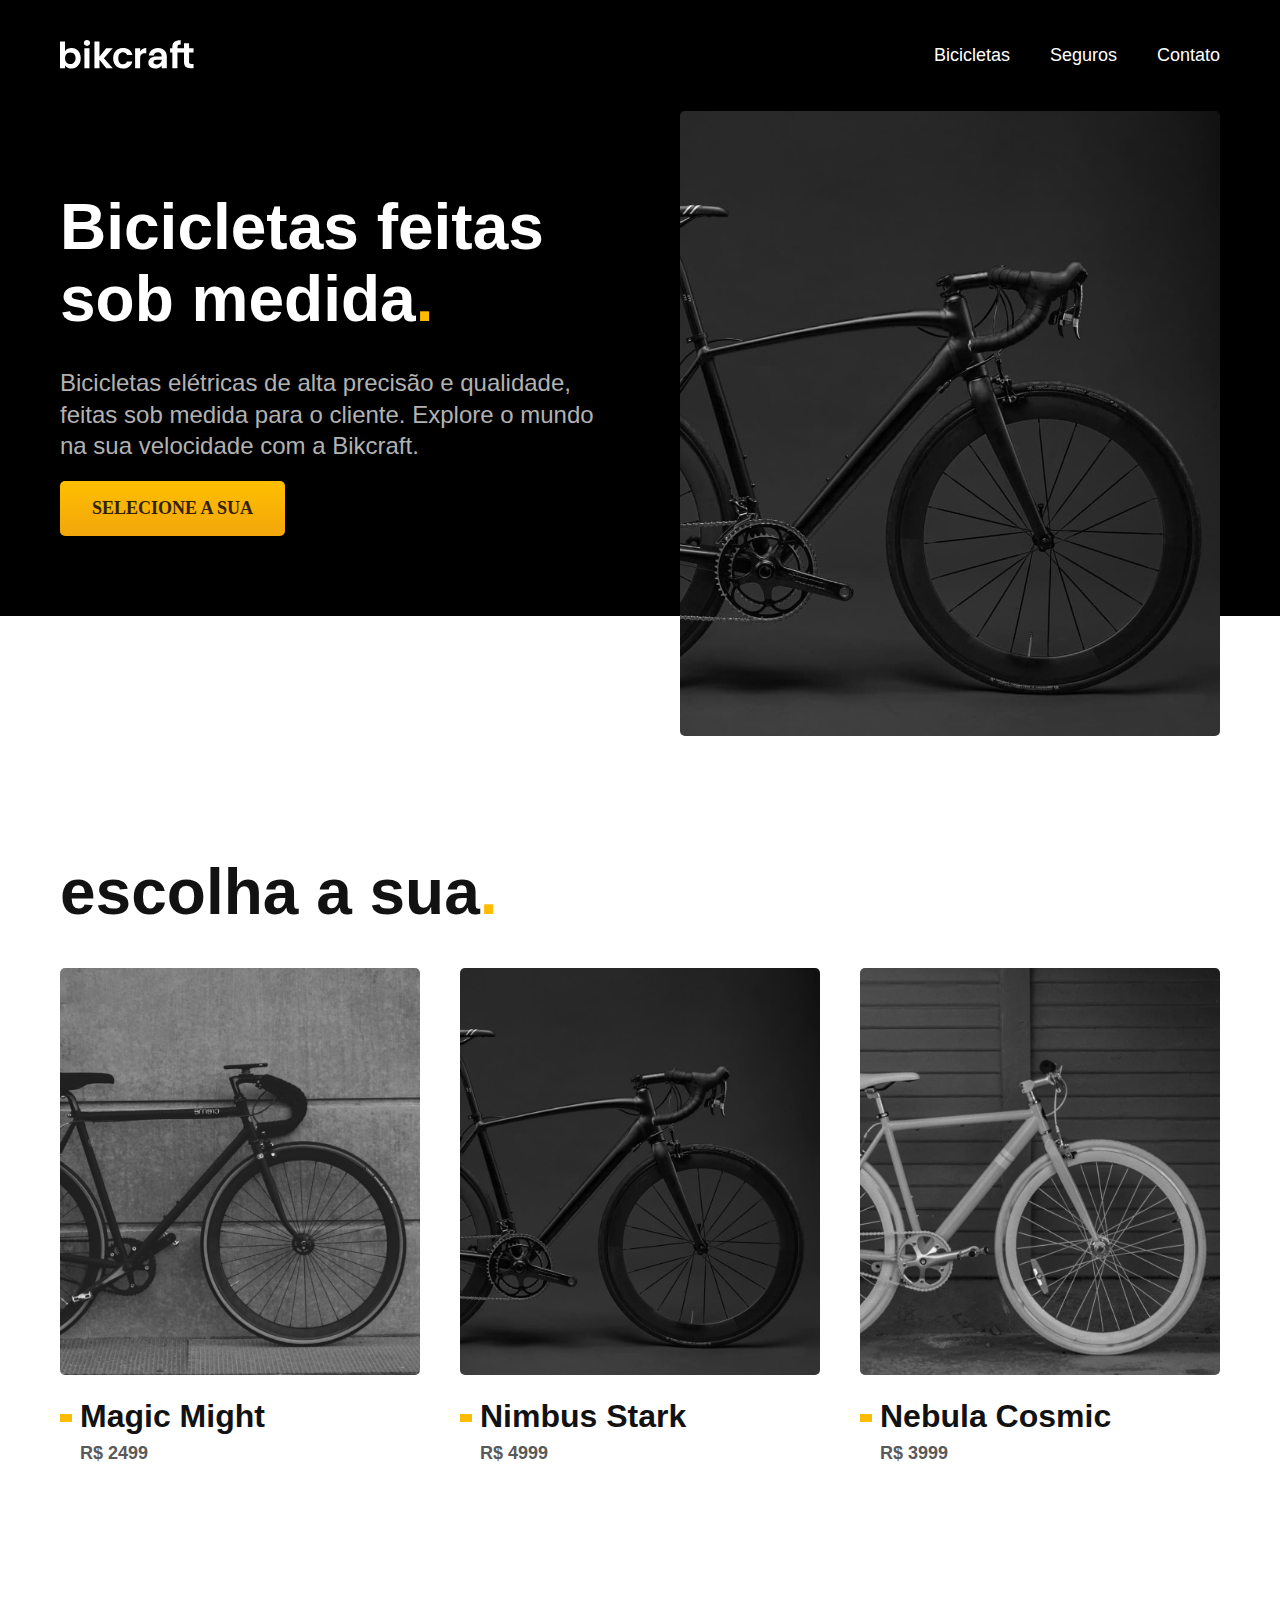
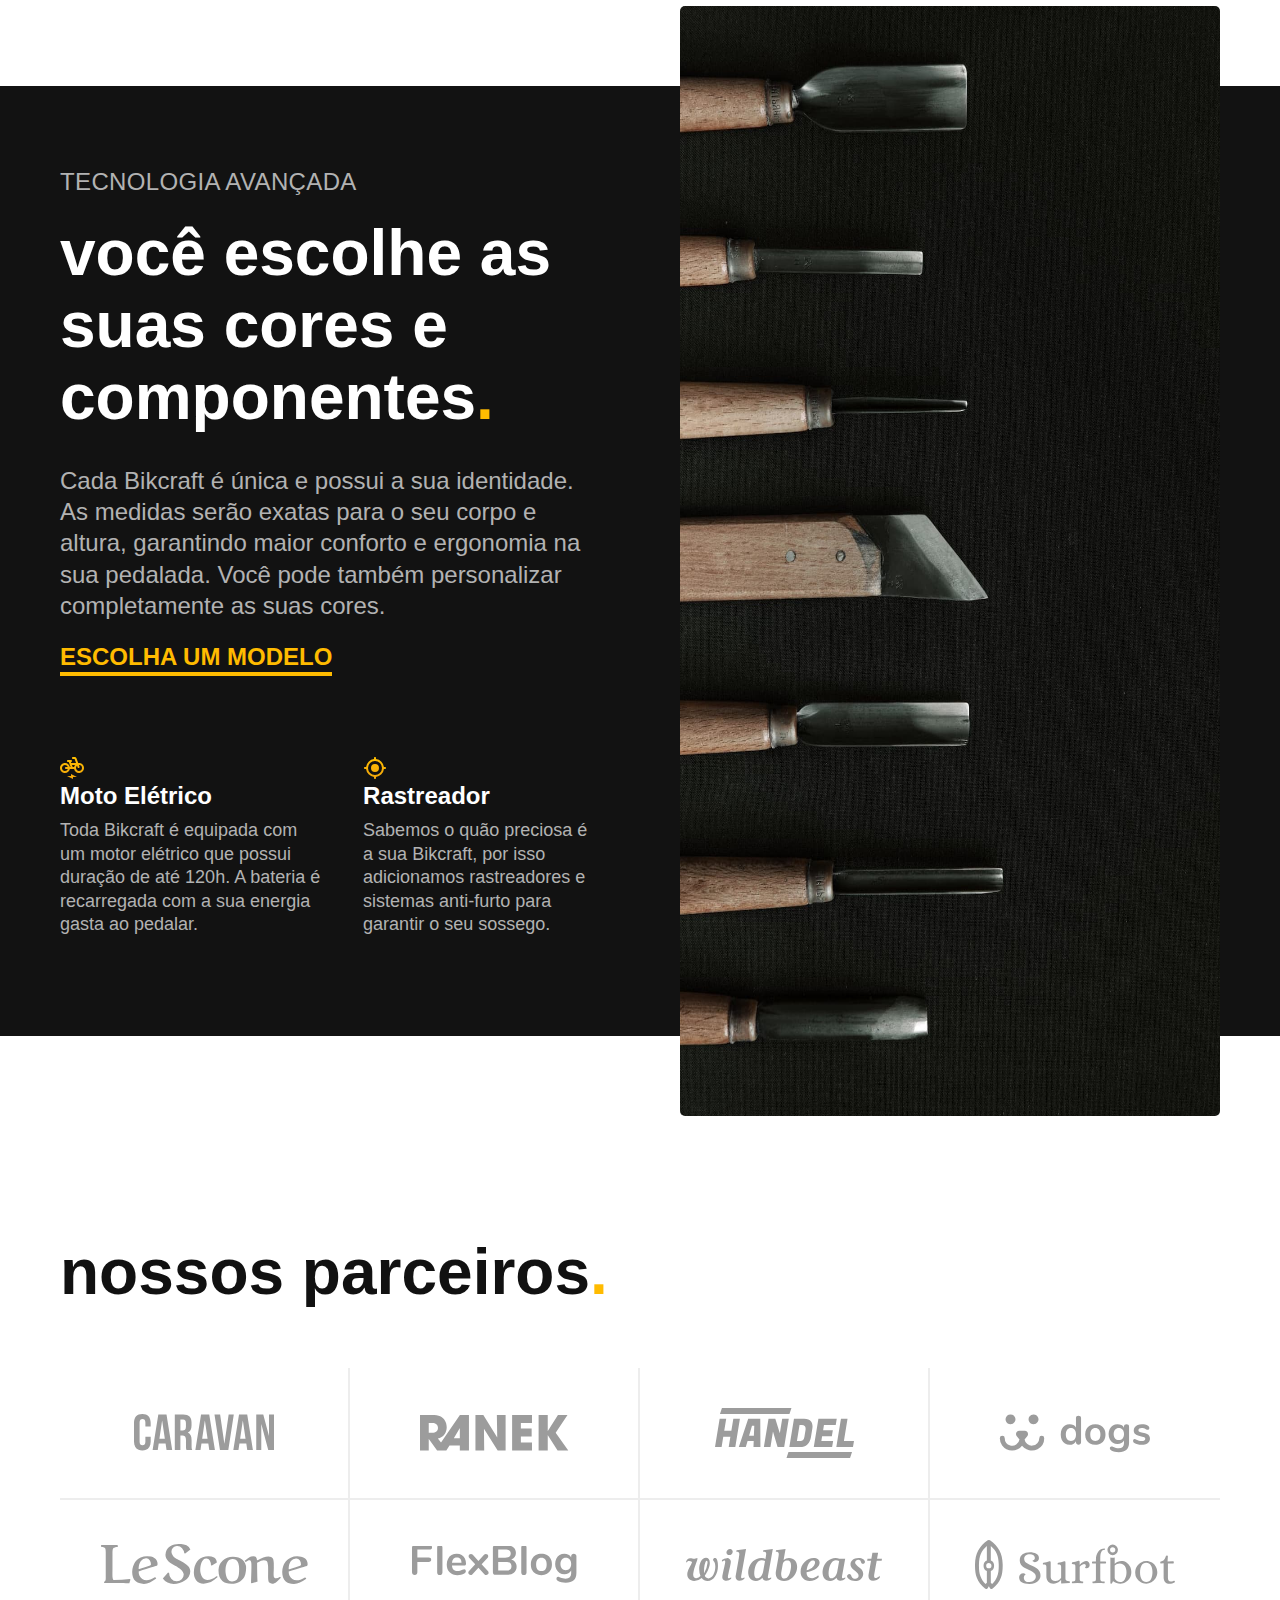
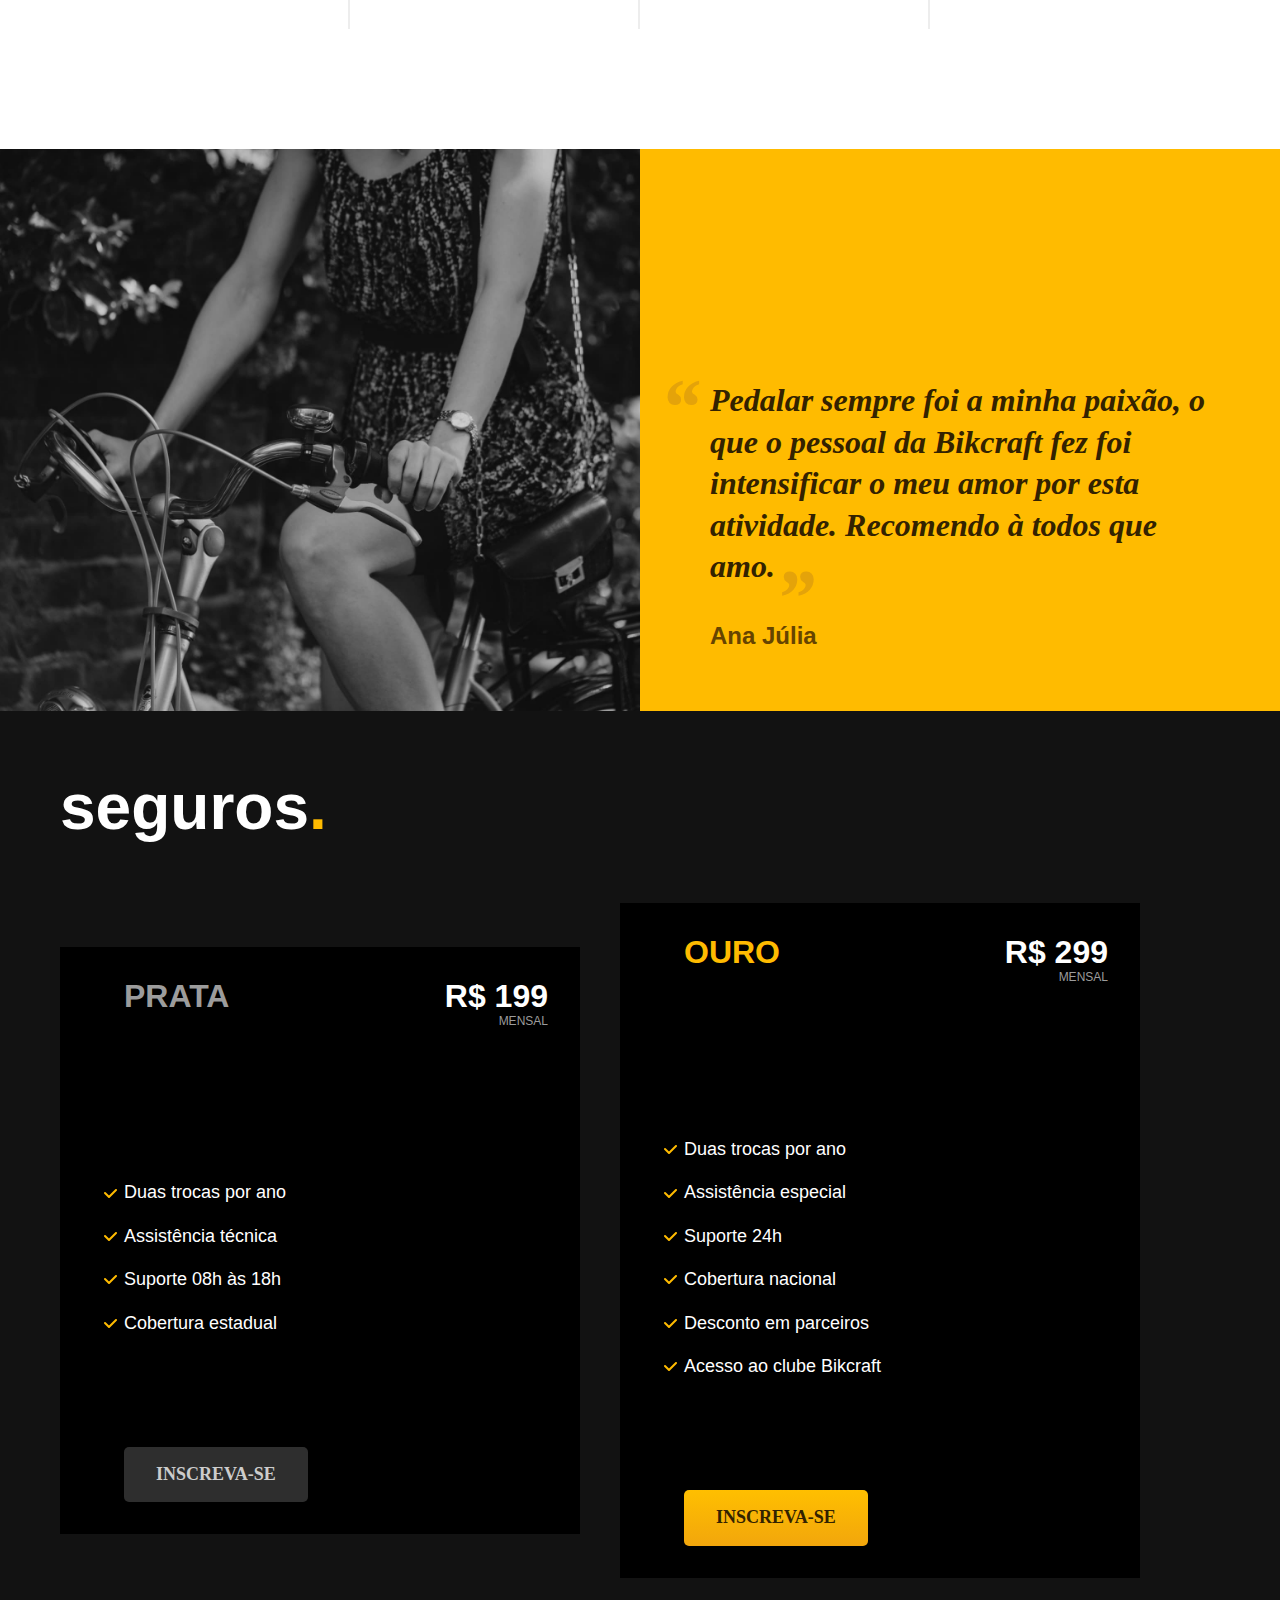
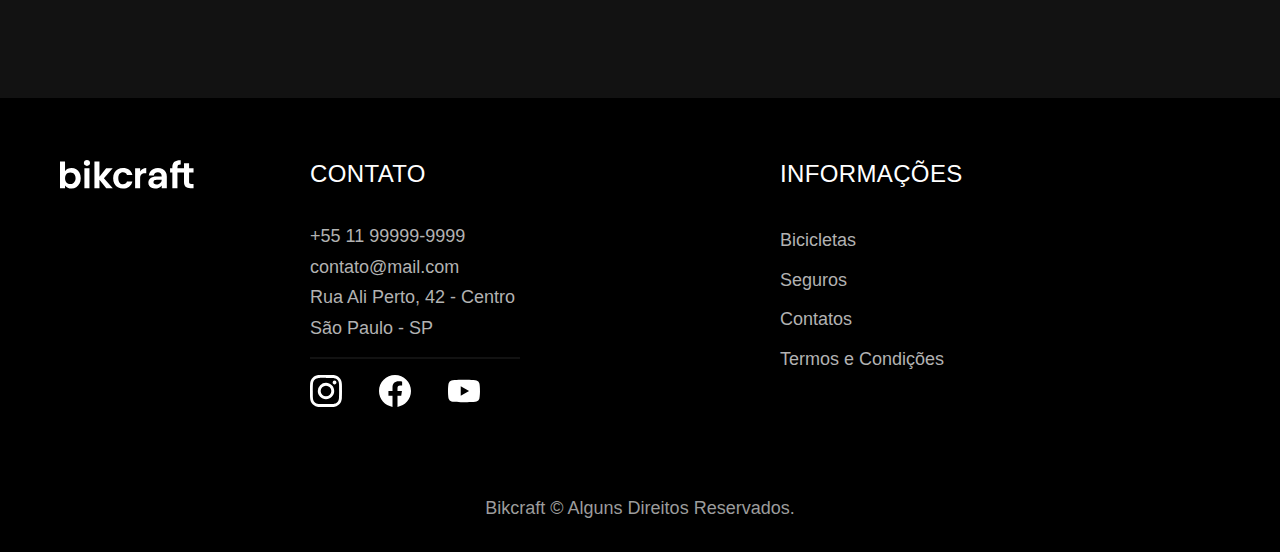
==== index.html @ 34be32ea "Primeiro commit de desenvolvimento" ====
<!DOCTYPE html>
<html lang="pt-br">

<head>
  <meta charset="UTF-8">
  <meta name="viewport" content="width=device-width, initial-scale=1.0">
  <title>Bikcraft - Bicicletas Elétricas</title>
  <meta name="description"
        content="Projeto final de um  site de bicicletas elétricas do curso de HTML e CSS para Iniciantes da Origamid.">
  <link rel="stylesheet" href="css/style.css">
  <!-- <link rel="preconnect" href="https://fonts.googleapis.com">
<link rel="preconnect" href="https://fonts.gstatic.com" crossorigin>
<link href="https://fonts.googleapis.com/css2?family=Merriweather:ital,wght@1,900&family=Poppins:wght@400;600&family=Roboto:wght@400;500&display=swap" rel="stylesheet"> -->
</head>

<body>
  <header class="header">
    <div class="container">
      <a href="./">
        <img src="img/bikcraft.svg" alt="Bikcraft" width="136" height="32">
      </a>
      <nav aria-label="Primária">
        <ul class="menu">
          <li><a href="bicicletas.html" class="cor-c0 font-1-m">Bicicletas</a></li>
          <li><a href="seguros.html" class="cor-c0 font-1-m">Seguros</a></li>
          <li><a href="contato.html" class="cor-c0 font-1-m">Contato</a></li>
        </ul>
      </nav>
    </div>
  </header>
  <main class="main">
    <section class="intro" aria-label="Introdução">
      <div class="container">
        <div class="intro-info">
          <h1 class="font-1-xxl">Bicicletas feitas <br>sob medida<span>.</span></h1>
          <p class="intro-descricao font-2-l">Bicicletas elétricas de alta precisão e qualidade, feitas sob medida para
            o
            cliente.
            Explore o mundo na sua
            velocidade com a Bikcraft.</p>
          <a href="bicicletas.html" class="botao-primario">Selecione a sua</a>
        </div>
        <div class="foto">
          <img src="img/bicicletas/nimbus-home.jpg" alt="Magic Might" width="460" height="520">
        </div>
      </div>
    </section>
    <article class="bicicletas container" aria-label="Bicicletas">
      <h2 class="font-1-xxl">escolha a sua<span>.</span></h2>
      <ul>
        <li>
          <a href="./">
            <img src="img/bicicletas/magic-home.jpg" alt="Magic Might" width="460" height="520">
            <h3 class="bicicleta-nome font-1-xl">Magic Might</h3>
            <span class="bicicleta-preco font-1-m-b">R$ 2499</span>
          </a>
        </li>
        <li>
          <a href="./">
            <img src="img/bicicletas/nimbus-home.jpg" alt="Nimbus Stark" width="460" height="520">
            <h3 class="bicicleta-nome font-1-xl">Nimbus Stark</h3>
            <span class="bicicleta-preco font-1-m-b">R$ 4999</span>
          </a>
        </li>
        <li>
          <a href="./">
            <img src="img/bicicletas/nebula-home.jpg" alt="Nebula Cosmic" width="460" height="520">
            <h3 class="bicicleta-nome font-1-xl">Nebula Cosmic</h3>
            <span class="bicicleta-preco font-1-m-b">R$ 3999</span>
          </a>
        </li>
      </ul>
    </article>
    <article class="tecnologia" aria-label="Tecnologia">
      <div class="container">
        <div class="tecnologia-info">
          <span class="tecnologia-subtitulo font-2-l-b cor-c5">Tecnologia Avançada</span>
          <h2 class="font-1-xxl cor-c0">você escolhe as suas cores e componentes<span>.</span></h2>
          <p class="font-2-l cor-c5">
            Cada Bikcraft é única e possui a sua identidade. As medidas serão exatas para o seu corpo e altura,
            garantindo maior conforto e ergonomia na sua pedalada. Você pode também personalizar completamente as suas
            cores.
          </p>
          <a href="./" class="link font-1-l-b">Escolha um modelo</a>
          <ul class="caracteristicas">
            <li class="eletrica">
              <h3 class="font-1-l-b cor-c0">Moto Elétrico</h3>
              <p class="font-2-m cor-c5">Toda Bikcraft é equipada com um motor elétrico que possui duração de até 120h.
                A bateria é recarregada
                com a sua energia gasta ao pedalar.</p>
            </li>
            <li class="rastreador">
              <h3 class="font-1-l-b cor-c0">Rastreador</h3>
              <p class="font-2-m cor-c5">Sabemos o quão preciosa é a sua Bikcraft, por isso adicionamos rastreadores e
                sistemas anti-furto para
                garantir o seu sossego.</p>
            </li>
          </ul>
        </div>
        <div class="foto">
          <img src="img/fotos/tecnologia.jpg" alt="" width="600" height="960">
        </div>
      </div>
    </article>
    <section class="parceiros container" aria-label="Parceiros">
      <h2 class="font-1-xxl">nossos parceiros<span>.</span></h2>
      <ul class="parceiros-lista">
        <li><img src="img/parceiros/caravan.svg" alt="Caravan" width="140" height="38"></li>
        <li><img src="img/parceiros/ranek.svg" alt="Ranek" width="149" height="36"></li>
        <li><img src="img/parceiros/handel.svg" alt="Handel" width="139" height="50"></li>
        <li><img src="img/parceiros/dogs.svg" alt="Dogs" width="152" height="39"></li>
        <li><img src="img/parceiros/lescone.svg" alt="LeScone" width="208" height="41"></li>
        <li><img src="img/parceiros/flexblog.svg" alt="FlexBlog" width="165" height="38"></li>
        <li><img src="img/parceiros/wildbeast.svg" alt="Wildbeast" width="196" height="34"></li>
        <li><img src="img/parceiros/surfbot.svg" alt="Surfbot" width="200" height="49"></li>
      </ul>
    </section>
    <section class="depoimento" aria-label="Depoimento">
      <div class="foto">
        <img src="img/fotos/depoimento.jpg" alt="">
      </div>
      <div class="depoimento-info">
        <blockquote>
          <p class="font-1-xl cor-p5">Pedalar sempre foi a minha paixão, o que o pessoal da Bikcraft fez foi
            intensificar o meu
            amor por esta
            atividade. Recomendo à todos que amo.</p>
        </blockquote>
        <span class="autor font-1-l-b cor-p4">Ana Júlia</span>
      </div>
    </section>
    <article class="seguros" aria-label="Seguros">
      <div class="container">
        <h2 class="font-1-xxl">seguros<span>.</span></h2>
        <ul class="seguros-lista">
          <li>
            <h3 class="font-1-xl cor-c6">Prata</h3>
            <span class="preco font-1-xl cor-c0">R$ 199
              <span class="font-1-xs cor-c6">Mensal</span>
            </span>

            <ul class="vantagens">
              <li class="font-1-m cor-c0">Duas trocas por ano</li>
              <li class="font-1-m cor-c0">Assistência técnica</li>
              <li class="font-1-m cor-c0">Suporte 08h às 18h</li>
              <li class="font-1-m cor-c0">Cobertura estadual</li>
            </ul>
            <a href="./" class="botao-secundario">Inscreva-se</a>
          </li>
          <li>
            <h3 class="font-1-xl cor-p1">Ouro</h3>
            <span class="preco font-1-xl cor-c0">R$ 299
              <span class="font-1-xs cor-c6">Mensal</span>
            </span>
            <ul class="vantagens">
              <li class="font-1-m cor-c0">Duas trocas por ano</li>
              <li class="font-1-m cor-c0">Assistência especial</li>
              <li class="font-1-m cor-c0">Suporte 24h</li>
              <li class="font-1-m cor-c0">Cobertura nacional</li>
              <li class="font-1-m cor-c0">Desconto em parceiros</li>
              <li class="font-1-m cor-c0">Acesso ao clube Bikcraft</li>
            </ul>
            <a href="./" class="botao-primario">Inscreva-se</a>
          </li>
        </ul>
      </div>
    </article>
  </main>
  <footer class="footer">
    <div class="container">
      <img src="img/bikcraft.svg" alt="Bikcraft" class="logo" width="136" height="32">
      <div class="contato-info font-2-m cor-c5">
        <h3 class="font-2-l-b cor-c0">Contato</h3>
        <a href="tel:+5511999999999">+55 11 99999-9999</a>
        <a href="mailto:contato@mail.com">contato@mail.com</a>
        <span class="endereco">Rua Ali Perto, 42 - Centro <br>São Paulo - SP</span>
        <div class="redes">
          <a href="./"><img src="img/redes/instagram.svg" alt="Instagram" width="32" height="32"></a>
          <a href="./"><img src="img/redes/facebook.svg" alt="Facebook" width="32" height="32"></a>
          <a href="./"><img src="img/redes/youtube.svg" alt="Youtube" width="32" height="32"></a>
        </div>
      </div>
      <div class="informacoes font-2-m cor-c5">
        <h3 class="font-2-l-b cor-c0">Informações</h3>
        <a href="bicicletas.html">Bicicletas</a>
        <a href="seguros.html">Seguros</a>
        <a href="contato.html">Contatos</a>
        <a href="termos.html">Termos e Condições</a>
      </div>
      <span class="copyright font-2-m cor-c6">Bikcraft © Alguns Direitos Reservados.</span>
    </div>
  </footer>
</body>

</html>
---- css/style.css ----
/* Estilos globais */
@import "global.css";
@import "header.css";
@import "footer.css";

/* Utilitarios */
@import "utilitarios/cores.css";
@import "utilitarios/tipografia.css";
@import "utilitarios/componentes.css";
@import "utilitarios/formulario.css";

/* Sessoes */
@import "home/introducao.css";
@import "home/bicicletas.css";
@import "home/tecnologia.css";
@import "home/parceiros.css";
@import "home/depoimento.css";
@import "home/seguros.css";
@import "termos/termos.css";
@import "bicicletas/bicicletas.css";
@import "bicicletas/bicicleta.css";
@import "bicicletas/seguro.css";
@import "seguros/vantagens.css";
@import "seguros/perguntas.css";
@import "contato/contato.css";
@import "contato/lojas.css";
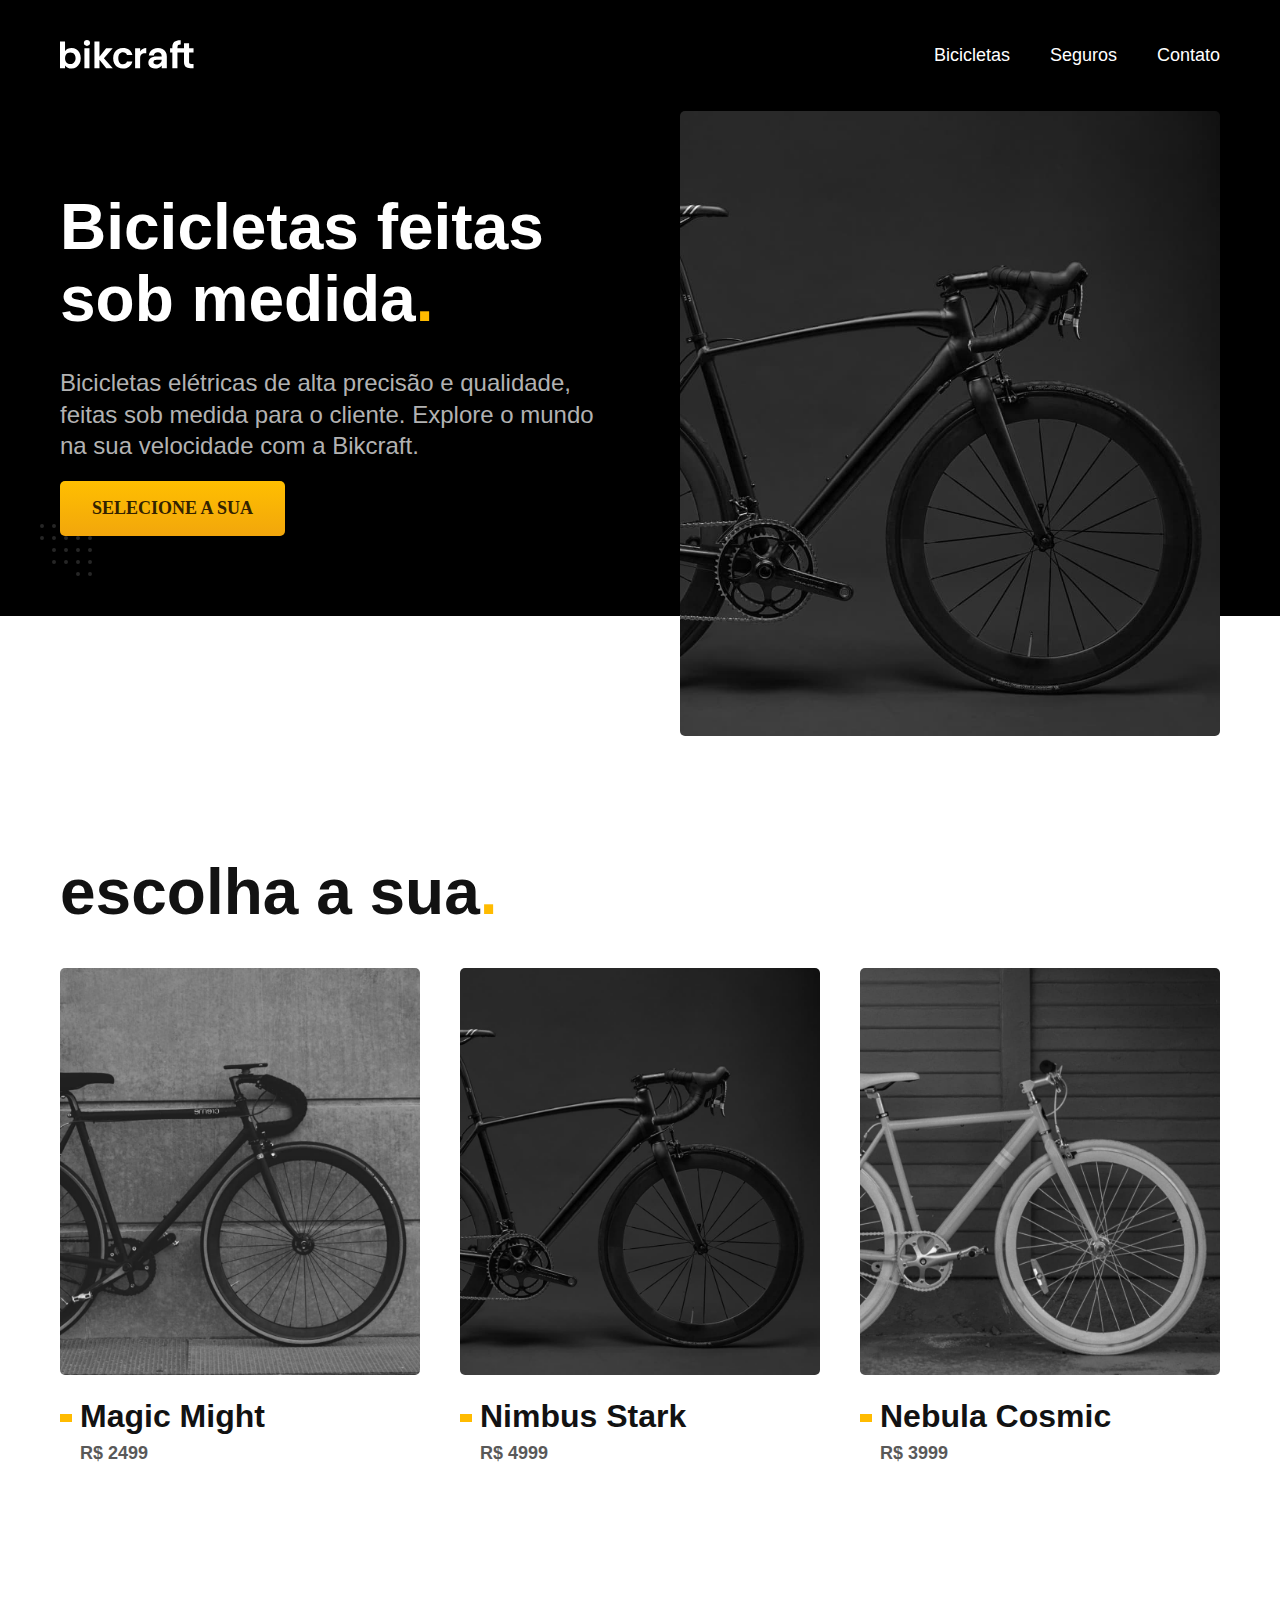
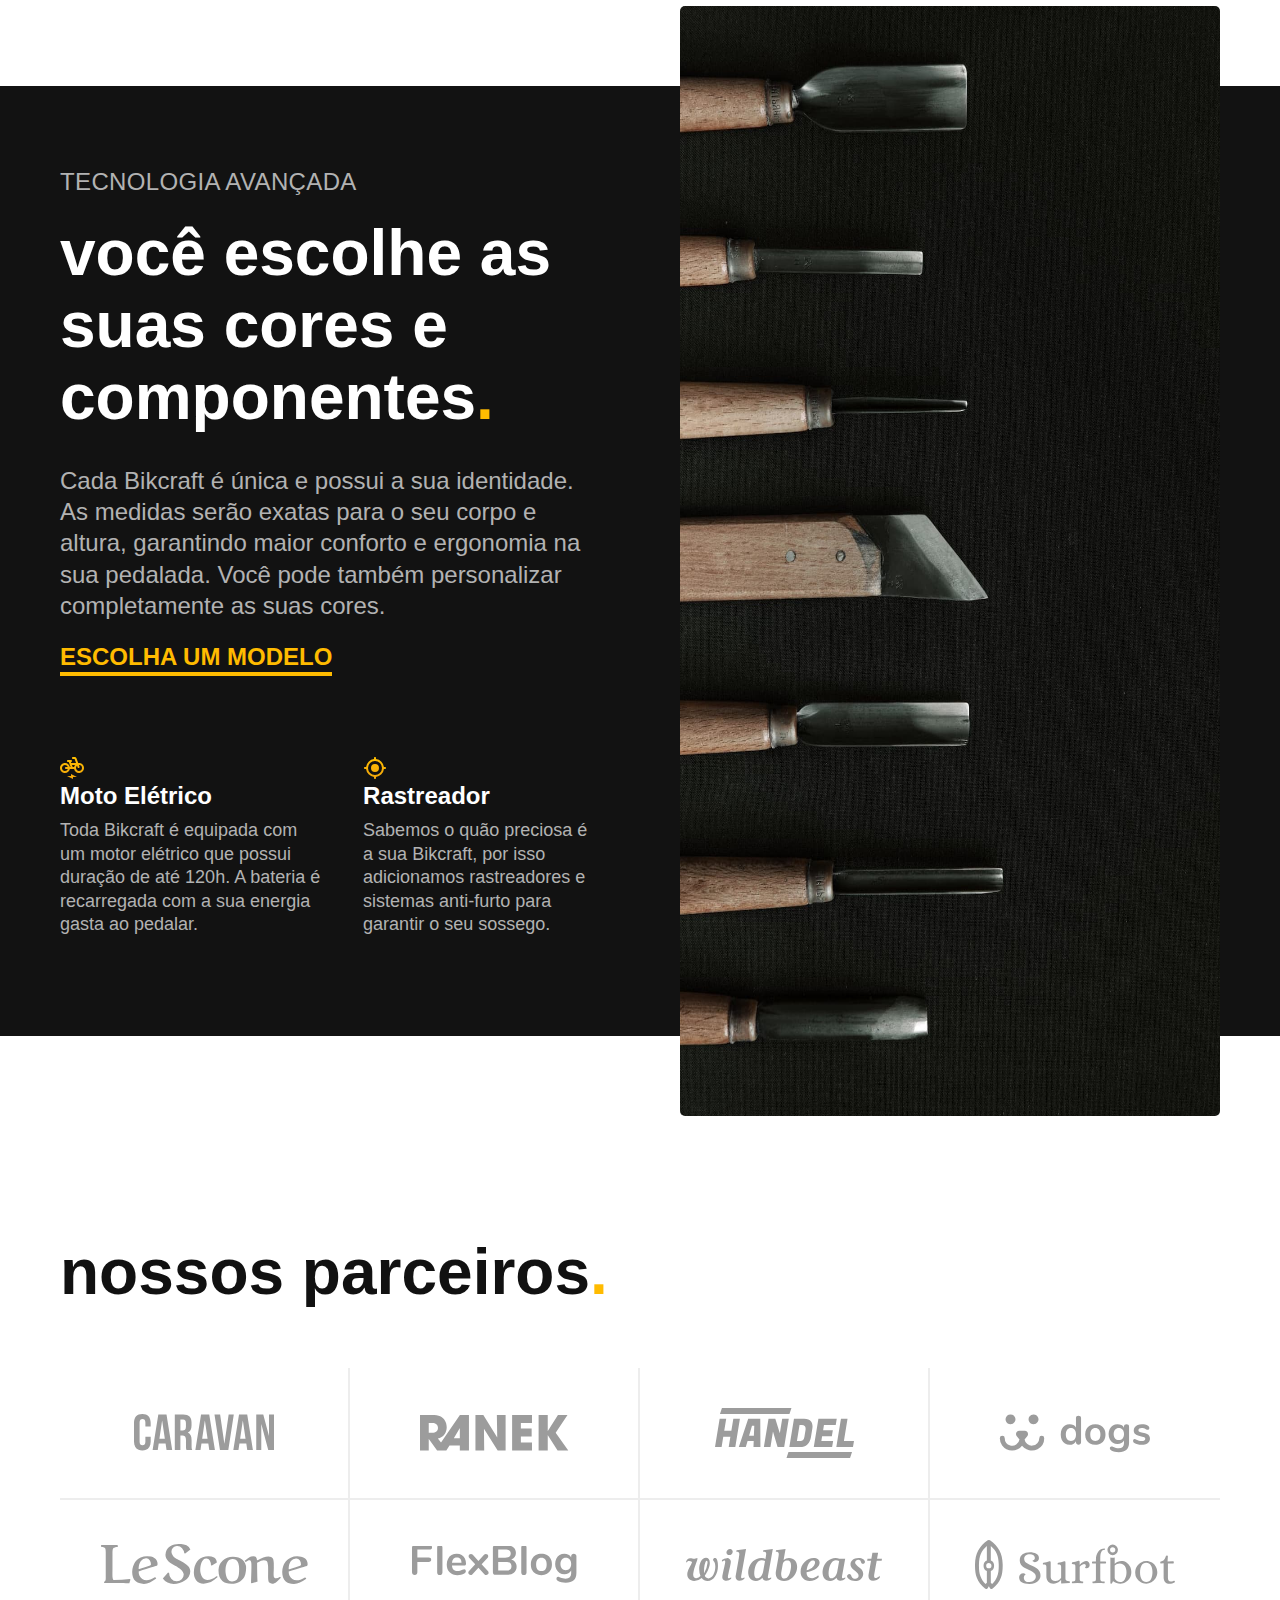
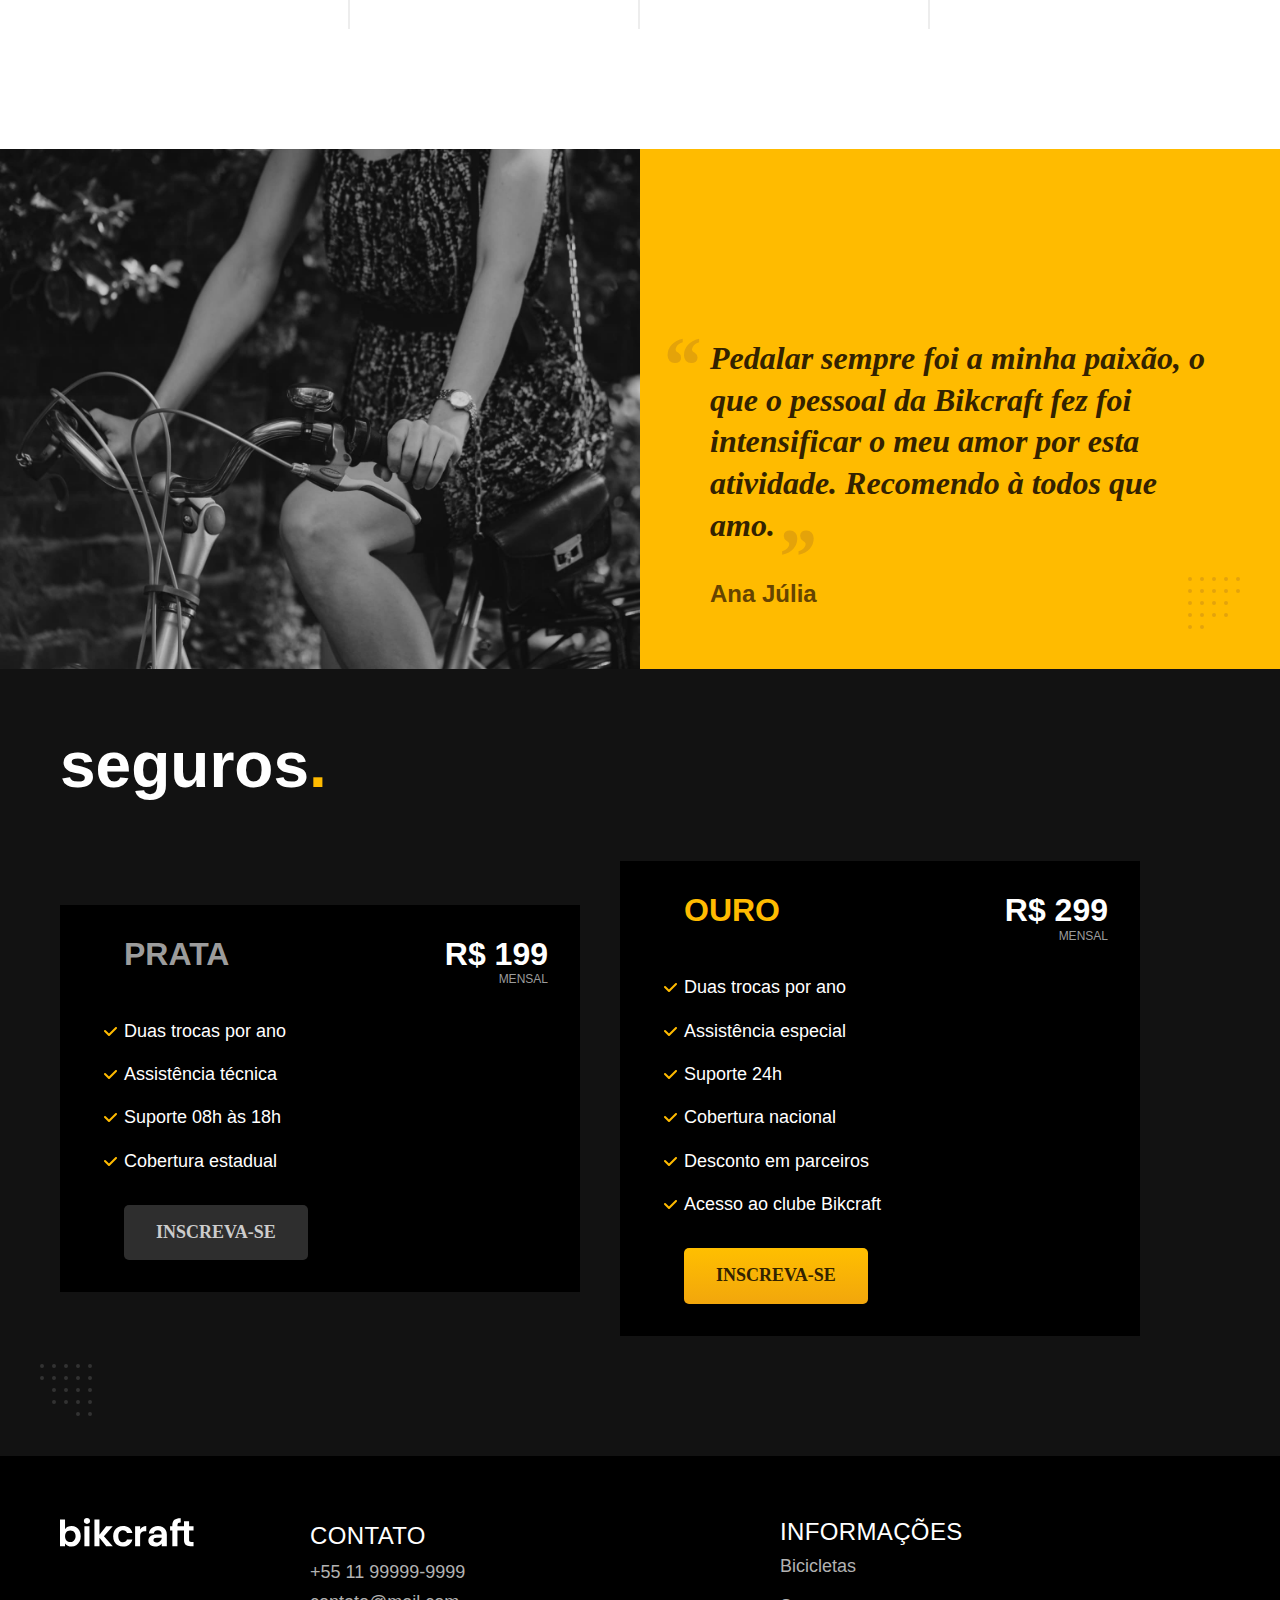
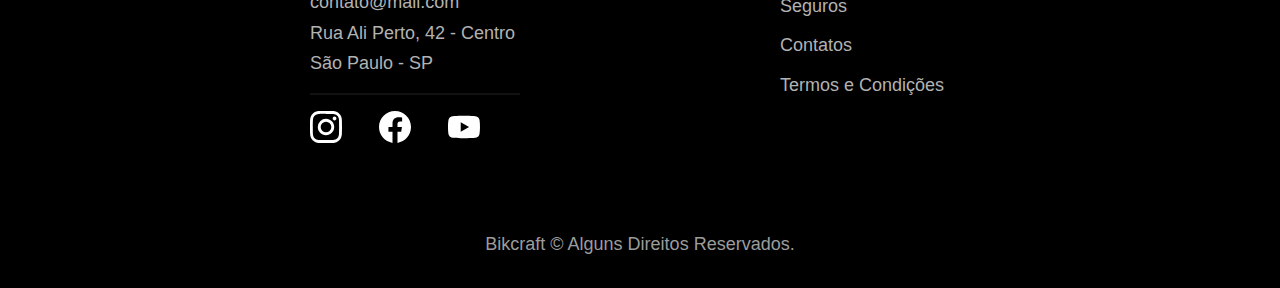
==== commit 4d4965e2: "Tela de orçamento e decorações" ====
--- a/index.html
+++ b/index.html
@@ -7,6 +7,7 @@
   <title>Bikcraft - Bicicletas Elétricas</title>
   <meta name="description"
         content="Projeto final de um  site de bicicletas elétricas do curso de HTML e CSS para Iniciantes da Origamid.">
+  <link rel="preload" href="css/style.css" as="style">
   <link rel="stylesheet" href="css/style.css">
   <!-- <link rel="preconnect" href="https://fonts.googleapis.com">
 <link rel="preconnect" href="https://fonts.gstatic.com" crossorigin>
@@ -40,9 +41,10 @@
             velocidade com a Bikcraft.</p>
           <a href="bicicletas.html" class="botao-primario">Selecione a sua</a>
         </div>
-        <div class="foto">
+        <picture class="foto">
+          <source media="(max-width: 800px)" srcset="img/bicicletas/nimbus.jpg">
           <img src="img/bicicletas/nimbus-home.jpg" alt="Magic Might" width="460" height="520">
-        </div>
+        </picture>
       </div>
     </section>
     <article class="bicicletas container" aria-label="Bicicletas">
@@ -117,7 +119,7 @@
     </section>
     <section class="depoimento" aria-label="Depoimento">
       <div class="foto">
-        <img src="img/fotos/depoimento.jpg" alt="">
+        <img src="img/fotos/depoimento.jpg" alt="" width="780" height="680">
       </div>
       <div class="depoimento-info">
         <blockquote>
@@ -170,7 +172,7 @@
     <div class="container">
       <img src="img/bikcraft.svg" alt="Bikcraft" class="logo" width="136" height="32">
       <div class="contato-info font-2-m cor-c5">
-        <h3 class="font-2-l-b cor-c0">Contato</h3>
+        <span class="font-2-l-b cor-c0">Contato</span>
         <a href="tel:+5511999999999">+55 11 99999-9999</a>
         <a href="mailto:contato@mail.com">contato@mail.com</a>
         <span class="endereco">Rua Ali Perto, 42 - Centro <br>São Paulo - SP</span>
@@ -181,7 +183,7 @@
         </div>
       </div>
       <div class="informacoes font-2-m cor-c5">
-        <h3 class="font-2-l-b cor-c0">Informações</h3>
+        <span class="font-2-l-b cor-c0">Informações</span>
         <a href="bicicletas.html">Bicicletas</a>
         <a href="seguros.html">Seguros</a>
         <a href="contato.html">Contatos</a>
--- a/css/style.css
+++ b/css/style.css
@@ -24,3 +24,4 @@
 @import "seguros/perguntas.css";
 @import "contato/contato.css";
 @import "contato/lojas.css";
+@import "orcamento/orcamento.css";
--- a/css/style.css
+++ b/css/style.css
@@ -24,3 +24,4 @@
 @import "seguros/perguntas.css";
 @import "contato/contato.css";
 @import "contato/lojas.css";
+@import "orcamento/orcamento.css";
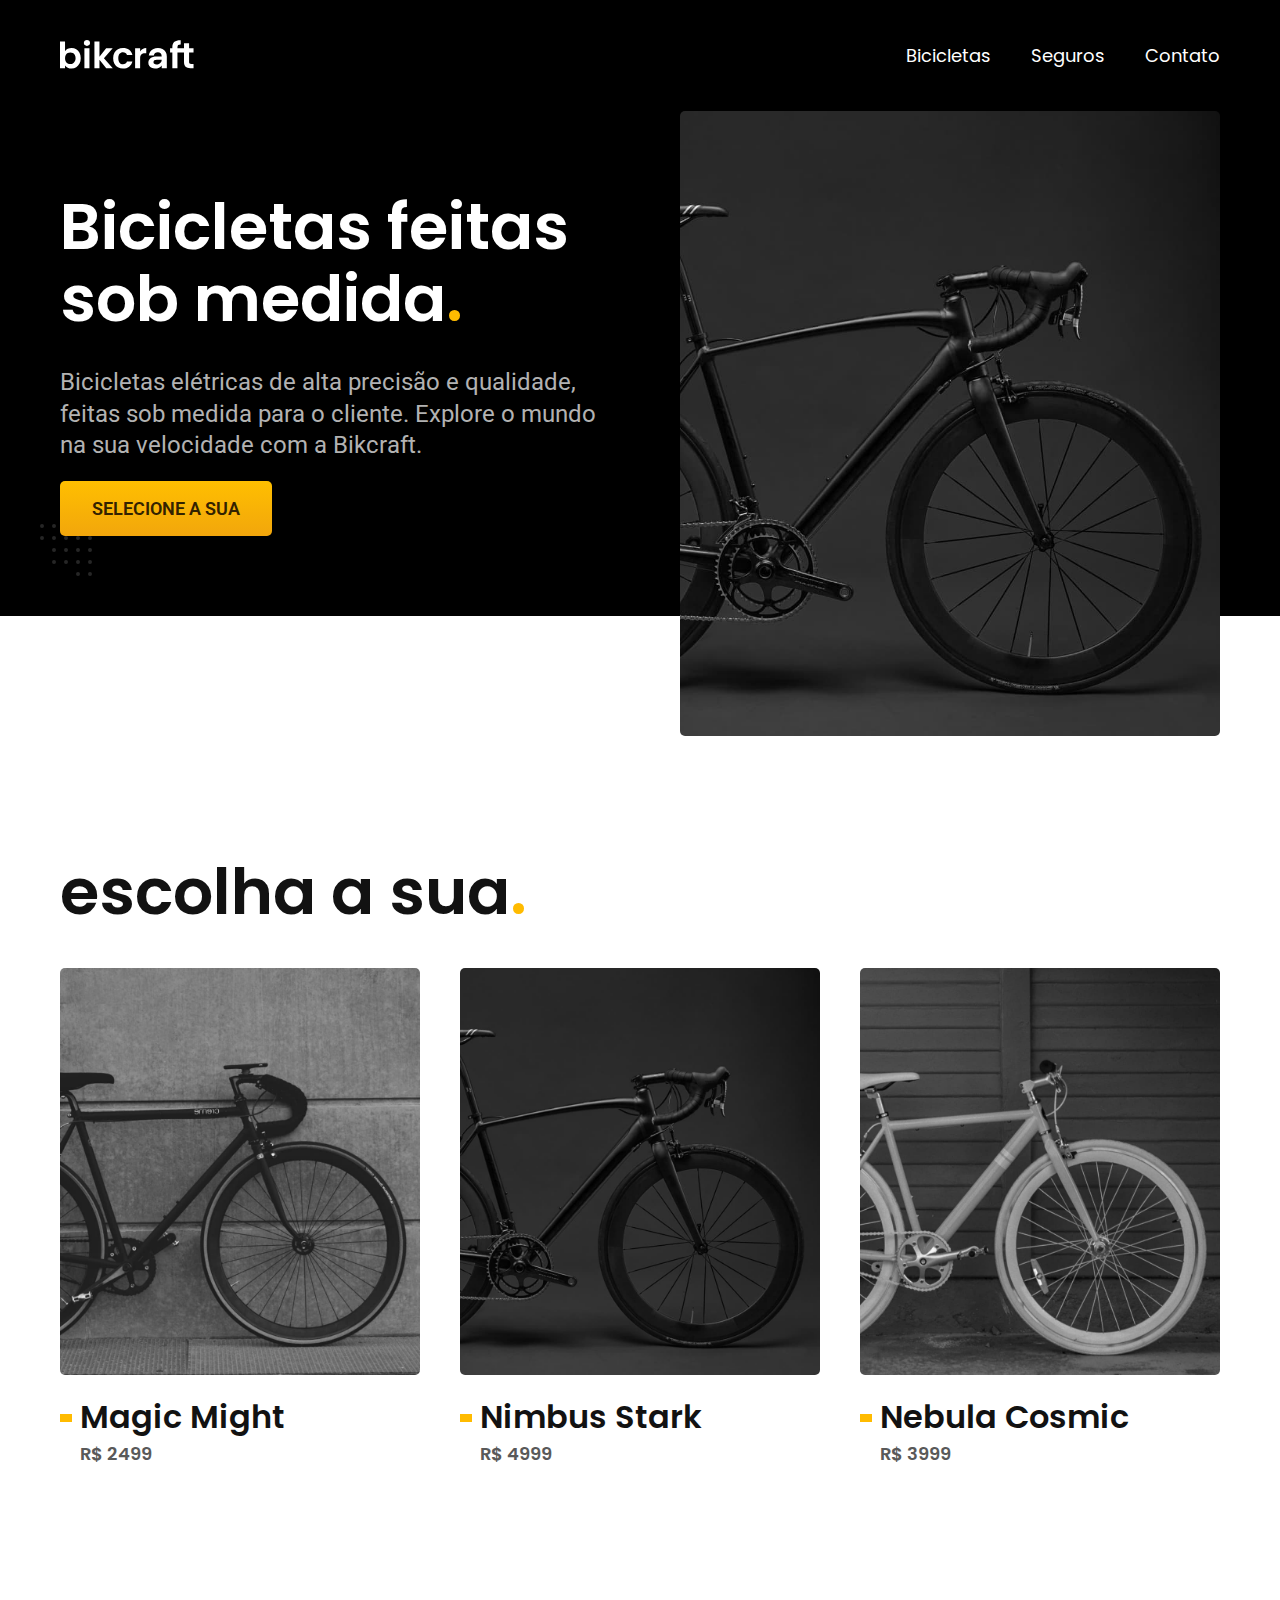
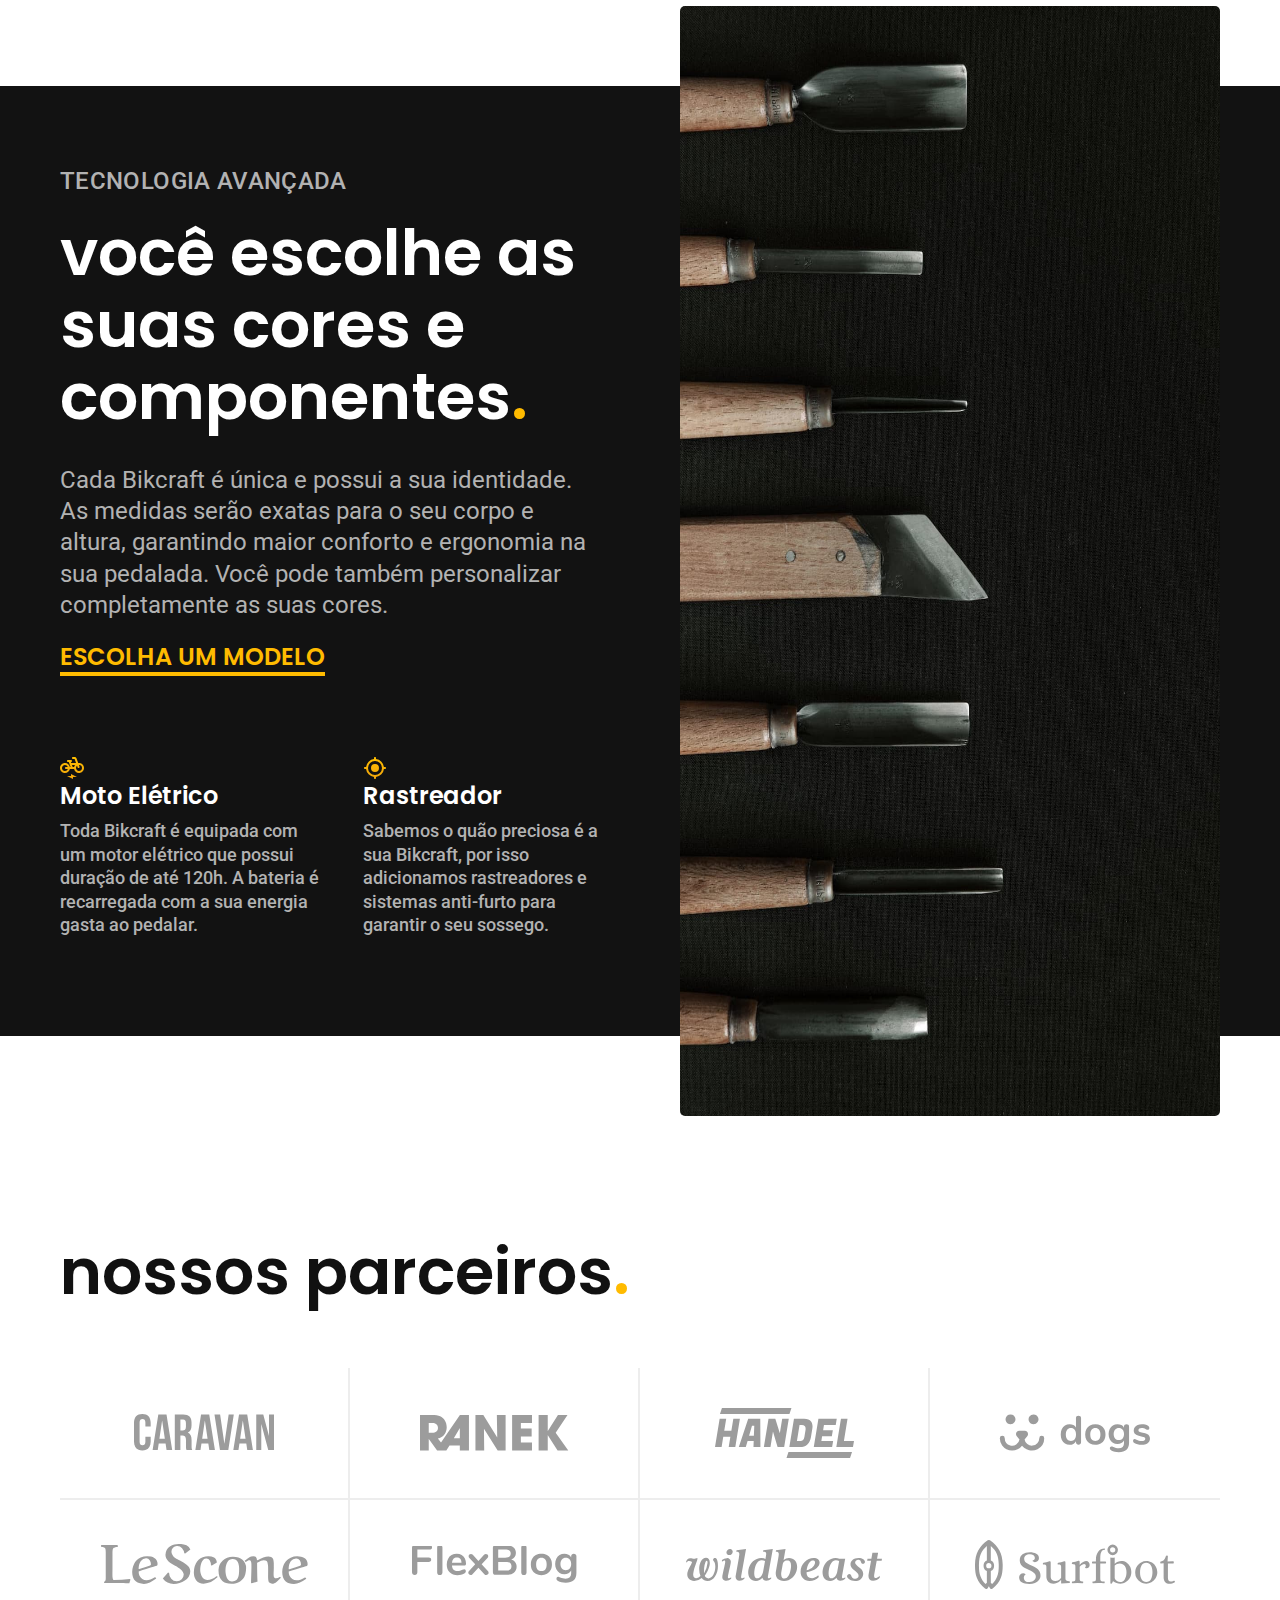
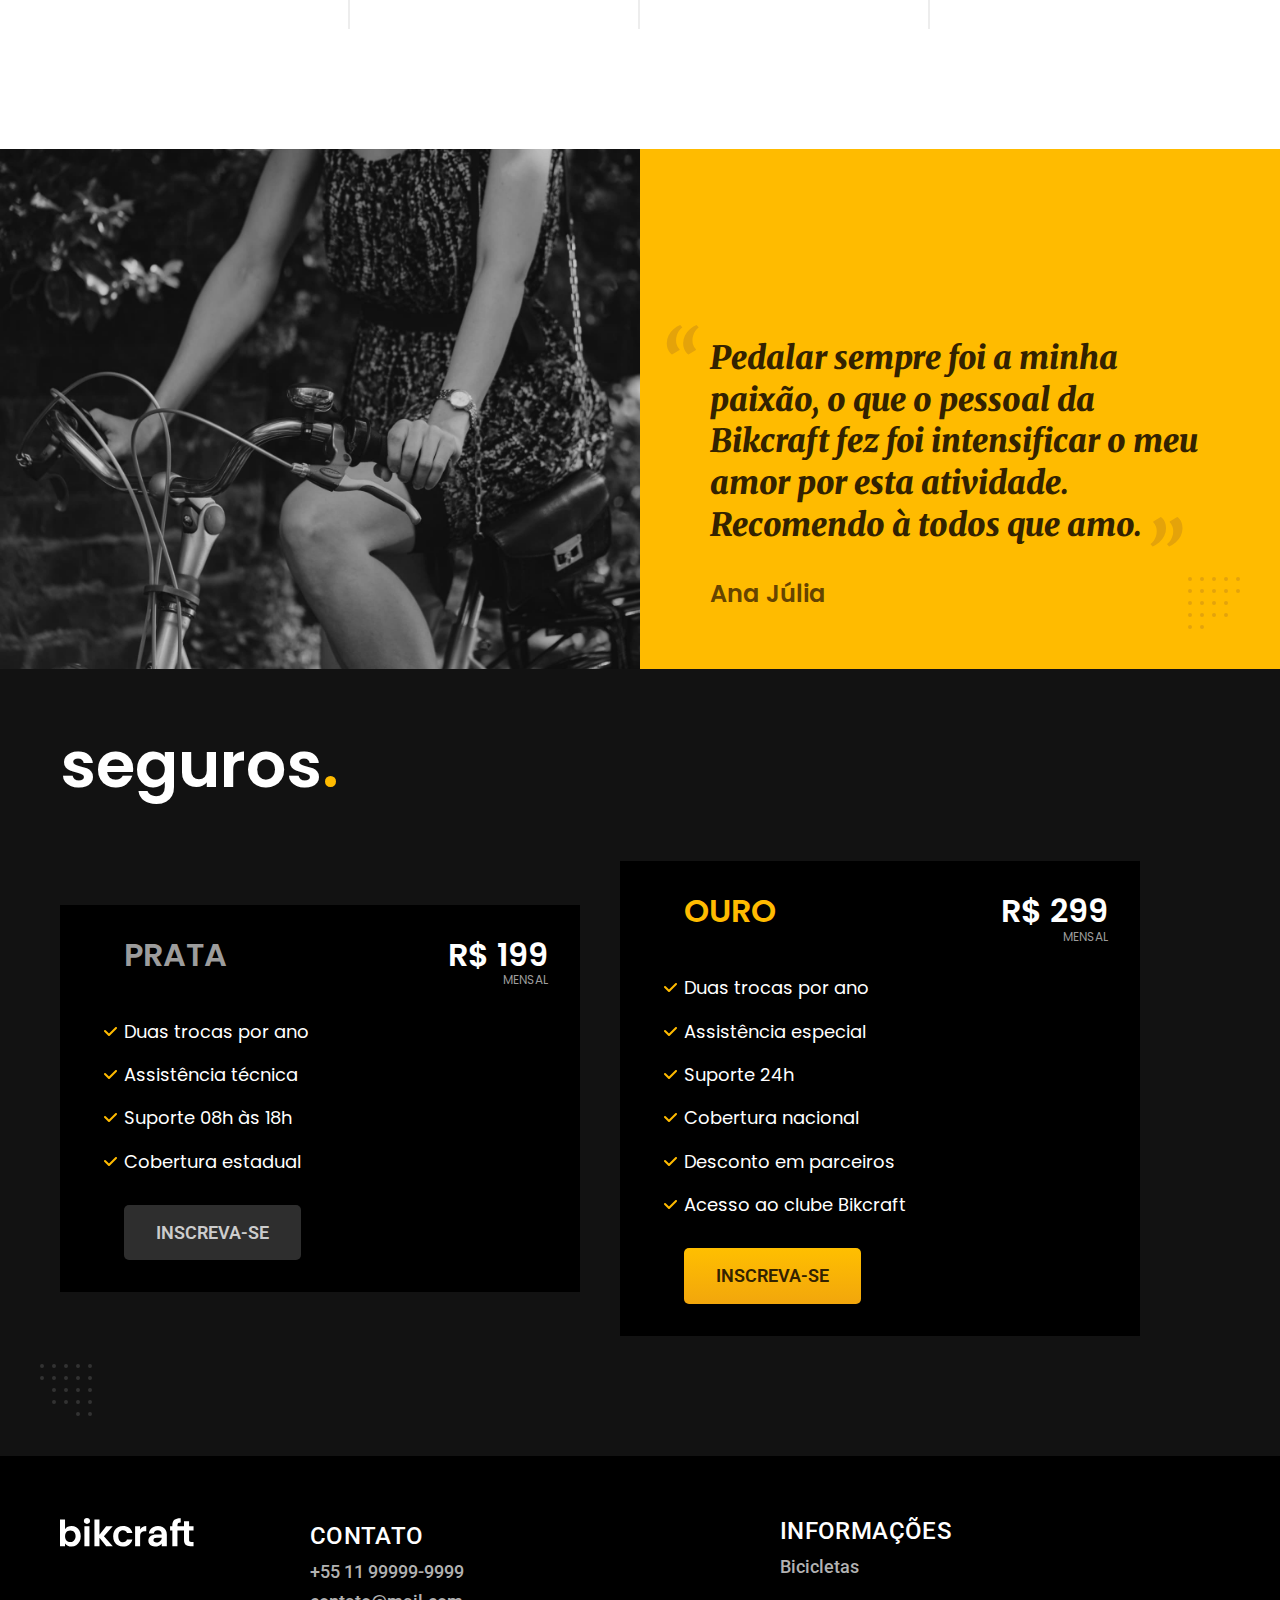
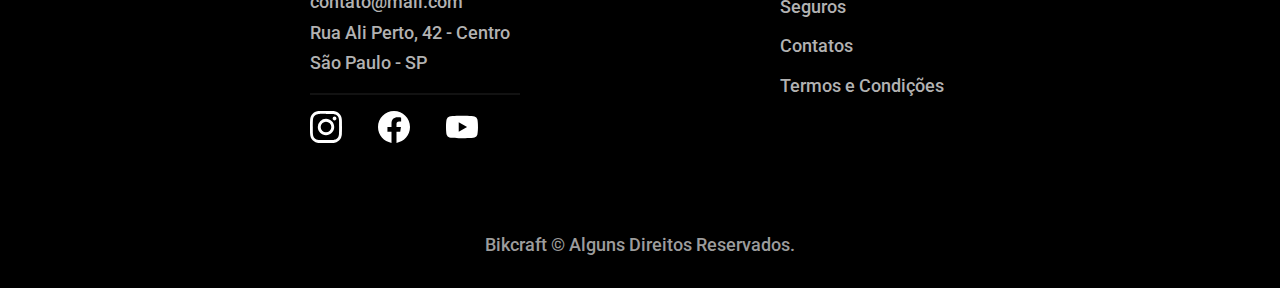
==== commit ea939bb3: "Favicon; Fontes; Prevenção para JS desativado" ====
--- a/index.html
+++ b/index.html
@@ -9,9 +9,12 @@
         content="Projeto final de um  site de bicicletas elétricas do curso de HTML e CSS para Iniciantes da Origamid.">
   <link rel="preload" href="css/style.css" as="style">
   <link rel="stylesheet" href="css/style.css">
-  <!-- <link rel="preconnect" href="https://fonts.googleapis.com">
-<link rel="preconnect" href="https://fonts.gstatic.com" crossorigin>
-<link href="https://fonts.googleapis.com/css2?family=Merriweather:ital,wght@1,900&family=Poppins:wght@400;600&family=Roboto:wght@400;500&display=swap" rel="stylesheet"> -->
+  <link rel="preconnect" href="https://fonts.googleapis.com">
+  <link rel="preconnect" href="https://fonts.gstatic.com" crossorigin>
+  <link href="https://fonts.googleapis.com/css2?family=Merriweather:ital,wght@1,900&family=Poppins:wght@400;600&family=Roboto:wght@400;500&display=swap"
+        rel="stylesheet">
+  <link rel="icon" href="favicon.svg" type="image/svg+xml">
+  <script>document.documentElement.classList.add("js");</script>
 </head>
 
 <body>
@@ -33,15 +36,17 @@
     <section class="intro" aria-label="Introdução">
       <div class="container">
         <div class="intro-info">
-          <h1 class="font-1-xxl">Bicicletas feitas <br>sob medida<span>.</span></h1>
-          <p class="intro-descricao font-2-l">Bicicletas elétricas de alta precisão e qualidade, feitas sob medida para
+          <h1 class="font-1-xxl fadeInDown" data-anime="0">Bicicletas feitas <br>sob medida<span>.</span></h1>
+          <p class="intro-descricao font-2-l" fadeInDown data-anime="200">Bicicletas elétricas de alta precisão e
+            qualidade, feitas
+            sob medida para
             o
             cliente.
             Explore o mundo na sua
             velocidade com a Bikcraft.</p>
-          <a href="bicicletas.html" class="botao-primario">Selecione a sua</a>
-        </div>
-        <picture class="foto">
+          <a href="bicicletas.html" class="botao-primario fadeInLeft" data-anime="600">Selecione a sua</a>
+        </div>
+        <picture class="foto fadeInRight" data-anime="700">
           <source media="(max-width: 800px)" srcset="img/bicicletas/nimbus.jpg">
           <img src="img/bicicletas/nimbus-home.jpg" alt="Magic Might" width="460" height="520">
         </picture>
@@ -51,21 +56,21 @@
       <h2 class="font-1-xxl">escolha a sua<span>.</span></h2>
       <ul>
         <li>
-          <a href="./">
+          <a href="bicicletas/magic.html">
             <img src="img/bicicletas/magic-home.jpg" alt="Magic Might" width="460" height="520">
             <h3 class="bicicleta-nome font-1-xl">Magic Might</h3>
             <span class="bicicleta-preco font-1-m-b">R$ 2499</span>
           </a>
         </li>
         <li>
-          <a href="./">
+          <a href="bicicletas/nimbus.html">
             <img src="img/bicicletas/nimbus-home.jpg" alt="Nimbus Stark" width="460" height="520">
             <h3 class="bicicleta-nome font-1-xl">Nimbus Stark</h3>
             <span class="bicicleta-preco font-1-m-b">R$ 4999</span>
           </a>
         </li>
         <li>
-          <a href="./">
+          <a href="bicicletas/nebula.html">
             <img src="img/bicicletas/nebula-home.jpg" alt="Nebula Cosmic" width="460" height="520">
             <h3 class="bicicleta-nome font-1-xl">Nebula Cosmic</h3>
             <span class="bicicleta-preco font-1-m-b">R$ 3999</span>
@@ -141,20 +146,20 @@
               <span class="font-1-xs cor-c6">Mensal</span>
             </span>
 
-            <ul class="vantagens">
+            <ul class="seguro-vantagens">
               <li class="font-1-m cor-c0">Duas trocas por ano</li>
               <li class="font-1-m cor-c0">Assistência técnica</li>
               <li class="font-1-m cor-c0">Suporte 08h às 18h</li>
               <li class="font-1-m cor-c0">Cobertura estadual</li>
             </ul>
-            <a href="./" class="botao-secundario">Inscreva-se</a>
+            <a href="orcamento.html?tipo=seguro&produto=prata" class="botao-secundario">Inscreva-se</a>
           </li>
           <li>
             <h3 class="font-1-xl cor-p1">Ouro</h3>
             <span class="preco font-1-xl cor-c0">R$ 299
               <span class="font-1-xs cor-c6">Mensal</span>
             </span>
-            <ul class="vantagens">
+            <ul class="seguro-vantagens">
               <li class="font-1-m cor-c0">Duas trocas por ano</li>
               <li class="font-1-m cor-c0">Assistência especial</li>
               <li class="font-1-m cor-c0">Suporte 24h</li>
@@ -162,7 +167,7 @@
               <li class="font-1-m cor-c0">Desconto em parceiros</li>
               <li class="font-1-m cor-c0">Acesso ao clube Bikcraft</li>
             </ul>
-            <a href="./" class="botao-primario">Inscreva-se</a>
+            <a href="orcamento.html?tipo=seguro&produto=ouro" class="botao-primario">Inscreva-se</a>
           </li>
         </ul>
       </div>
@@ -192,6 +197,8 @@
       <span class="copyright font-2-m cor-c6">Bikcraft © Alguns Direitos Reservados.</span>
     </div>
   </footer>
+  <script src="js/simple-anime.js"></script>
+  <script src="js/script.js"></script>
 </body>
 
 </html>--- a/css/style.css
+++ b/css/style.css
@@ -25,3 +25,6 @@
 @import "contato/contato.css";
 @import "contato/lojas.css";
 @import "orcamento/orcamento.css";
+
+/* Animações */
+@import "animacao.css";
--- a/css/style.css
+++ b/css/style.css
@@ -25,3 +25,6 @@
 @import "contato/contato.css";
 @import "contato/lojas.css";
 @import "orcamento/orcamento.css";
+
+/* Animações */
+@import "animacao.css";
